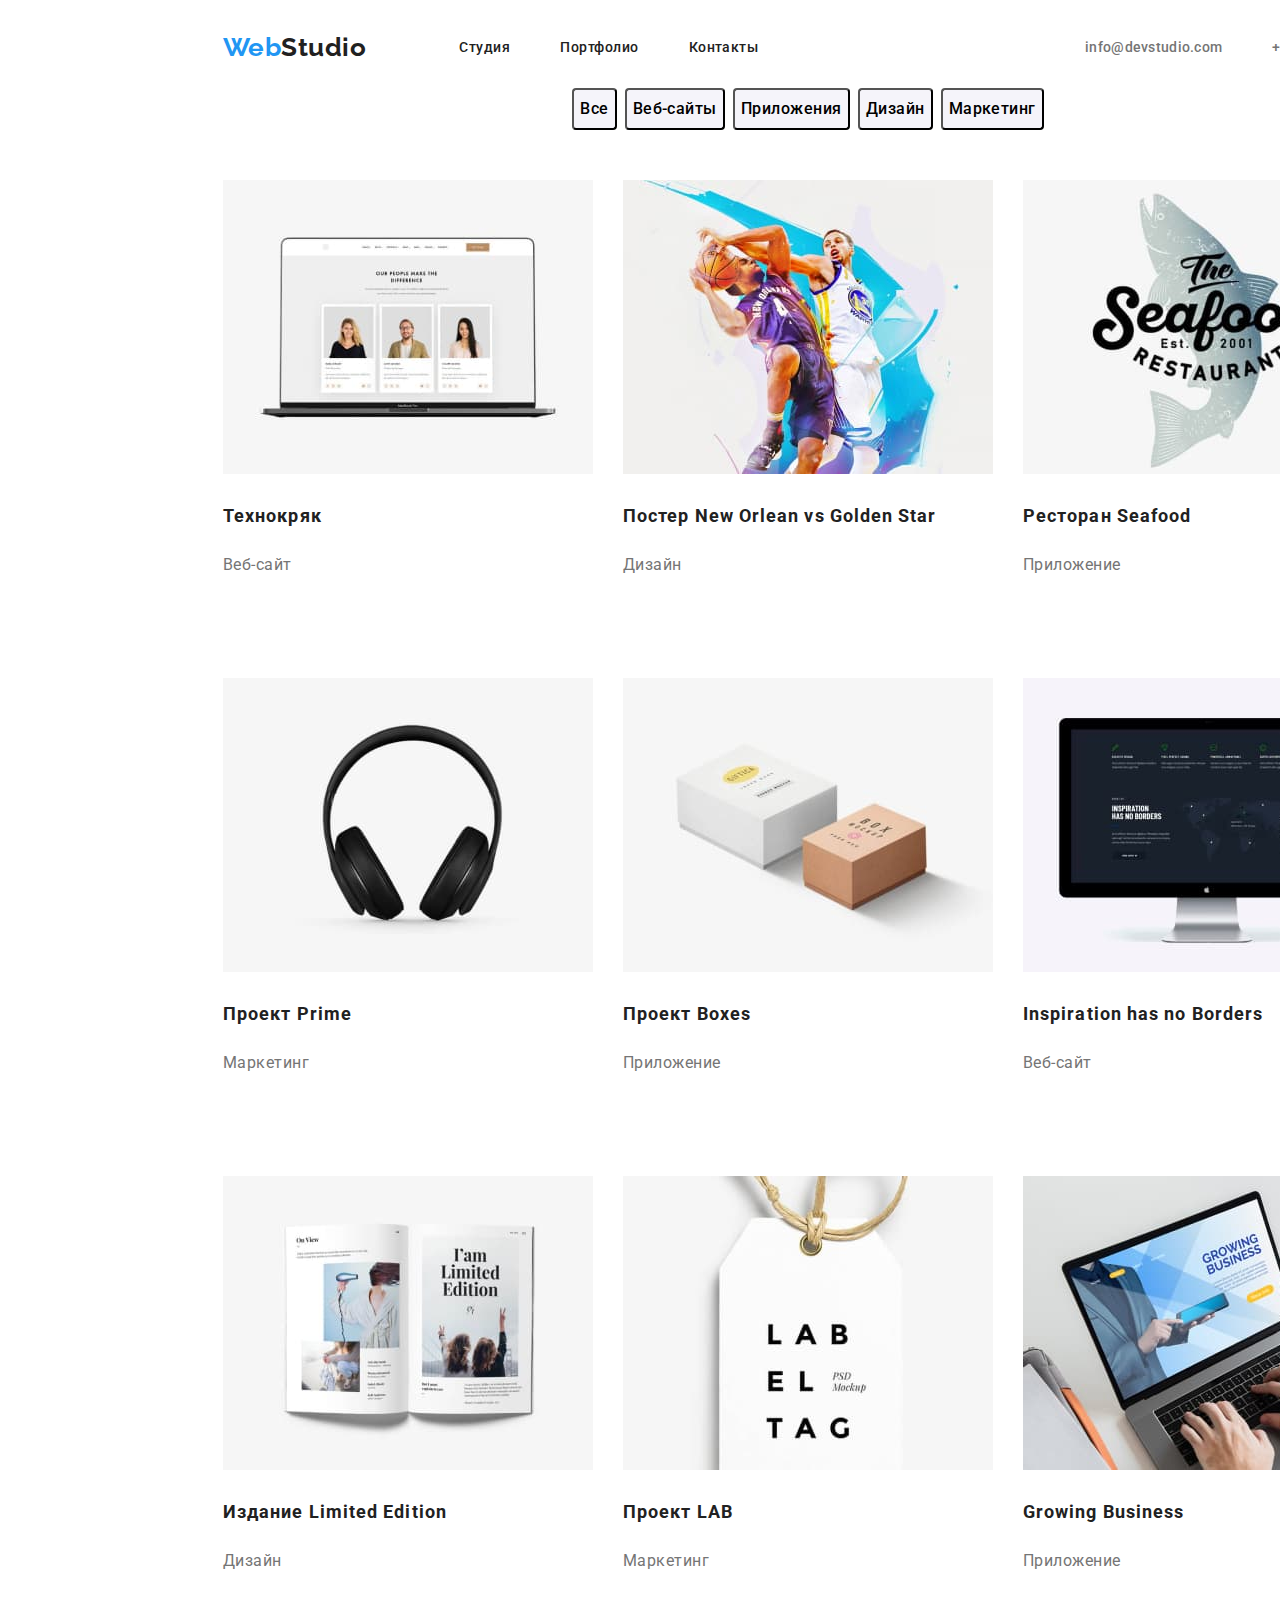
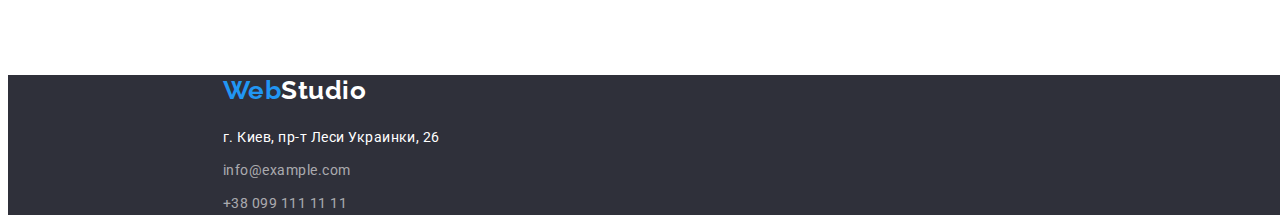
==== portfolio.html @ aaa9a128 "added more styles(paddings and flexbox)" ====
<!DOCTYPE html>
<html lang="en">
  <head>
    <meta charset="UTF-8" />
    <meta
      http-equiv="X-UA-Compatible"
      content="IE=edge"
    />
    <meta
      name="viewport"
      content="width=device-width, initial-scale=1.0"
    />
    <title>Document</title>
    <link
      href="https://fonts.googleapis.com/css2?family=Raleway:wght@700&family=Roboto:wght@400;500;700;900&display=swap"
      rel="stylesheet"
    />
    <link
      rel="stylesheet"
      href="./css/styles.css"
    />
  </head>
  <body>
    <!--NAVIGATION-->
    <header>
      <nav class="navbar">
        <logo class="logo-webstudio"
          ><a href="#" class="links logo-ws">
            <span class="logospan">Web</span
            >Studio</a
          ></logo
        >

        <ul class="sitenav">
          <li class="element-li navigation">
            <a
              href="./index.html"
              class="links nav-menu studio-ws"
              >Студия</a
            >
          </li>
          <li class="element-li navigation">
            <a
              href="./portfolio.html"
              class="links nav-menu portfolio-ws"
              >Портфолио</a
            >
          </li>
          <li class="element-li navigation">
            <a
              href="#"
              class="links nav-menu contacts-ws"
              >Контакты</a
            >
          </li>
        </ul>

        <ul class="contactslinks-ul auth-nav">
          <li class="element-li item">
            <a
              href="mailto:info@devstudio.com"
              class="links nav-menu email-ws"
              >info@devstudio.com</a
            >
          </li>
          <li class="element-li item">
            <a
              href="tel:+380961111111"
              class="links nav-menu phonenum-ws"
              >+38 096 111 11 11</a
            >
          </li>
        </ul>
      </nav>
    </header>

    <main>
      <section class="portfolio">
        <h1></h1>

        <ul class="portfolio-ul">
          <li class="element-li">
            <button
              type="button"
              class="button-p all"
            >
              Все
            </button>
          </li>
          <li class="element-li">
            <button
              type="button"
              class="button-p web-sites"
            >
              Веб-сайты
            </button>
          </li>
          <li class="element-li">
            <button
              type="button"
              class="button-p apps"
            >
              Приложения
            </button>
          </li>
          <li class="element-li">
            <button
              type="button"
              class="button-p design"
            >
              Дизайн
            </button>
          </li>
          <li class="element-li">
            <button
              type="button"
              class="button-p marketing"
            >
              Маркетинг
            </button>
          </li>
        </ul>

        <ul class="portfolio-photos">
          <li class="project element-li">
            <a href="" class="links"
              ><img
                src="images-portfolio/img1.jpg"
                alt="technokryak"
                width="370"
            /></a>
            <h2 class="nameof-projects">
              Технокряк
            </h2>
            <p class="typeof-project">Веб-сайт</p>
          </li>
          <li class="project element-li">
            <a href=""
              ><img
                src="images-portfolio/img2.jpg"
                alt="poster"
                width="370"
            /></a>
            <h2 class="nameof-projects">
              Постер New Orlean vs Golden Star
            </h2>
            <p class="typeof-project">Дизайн</p>
          </li>
          <li class="project element-li">
            <a href=""
              ><img
                src="images-portfolio/img3.jpg"
                alt="seafood"
                width="370"
            /></a>
            <h2 class="nameof-projects">
              Ресторан Seafood
            </h2>
            <p class="typeof-project">
              Приложение
            </p>
          </li>
          <li class="project element-li">
            <a href=""
              ><img
                src="images-portfolio/img4.jpg"
                alt="prime"
                width="370"
            /></a>
            <h2 class="nameof-projects">
              Проект Prime
            </h2>
            <p class="typeof-project">
              Маркетинг
            </p>
          </li>
          <li class="project element-li">
            <a href=""
              ><img
                src="images-portfolio/img5.jpg"
                alt="boxes"
                width="370"
            /></a>
            <h2 class="nameof-projects">
              Проект Boxes
            </h2>
            <p class="typeof-project">
              Приложение
            </p>
          </li>
          <li class="project element-li">
            <a href=""
              ><img
                src="images-portfolio/img6.jpg"
                alt="inspiration"
                width="370"
            /></a>
            <h2 class="nameof-projects">
              Inspiration has no Borders
            </h2>
            <p class="typeof-project">Веб-сайт</p>
          </li>
          <li class="project element-li">
            <a href=""
              ><img
                src="images-portfolio/img7.jpg"
                alt="limited edition"
                width="370"
            /></a>
            <h2 class="nameof-projects">
              Издание Limited Edition
            </h2>
            <p class="typeof-project">Дизайн</p>
          </li>
          <li class="project element-li">
            <a href=""
              ><img
                src="images-portfolio/img8.jpg"
                alt="LAB"
                width="370"
            /></a>
            <h2 class="nameof-projects">
              Проект LAB
            </h2>
            <p class="typeof-project">
              Маркетинг
            </p>
          </li>
          <li class="project element-li">
            <a href=""
              ><img
                src="images-portfolio/img9.jpg"
                alt="growing business"
                width="370"
            /></a>
            <h2 class="nameof-projects">
              Growing Business
            </h2>
            <p class="typeof-project">
              Приложение
            </p>
          </li>
        </ul>
      </section>
    </main>
    <footer class="footer-info">
      <logo class="logo-webstudio"
        ><a href="#" class="links logo-ws"
          ><span class="logospan">Web</span
          >Studio</a
        ></logo
      >
      <ul class="footer-ul">
        <li class="element-li">
          <a
            href="https://goo.gl/maps/YKN6UugqQtC8uNZw6"
            target="_blank"
            rel="noopener noreferrer"
            class="links connect-us contacts-footer our-address"
          >
            г. Киев, пр-т Леси Украинки, 26</a
          >
        </li>
        <li class="element-li contacts">
          <a
            href="mailto:info@example.com"
            class="links connect-us contacts-footer"
            >info@example.com</a
          >
        </li>
        <li class="element-li contacts">
          <a
            href="tel:+380991111111"
            class="links connect-us contacts-footer"
            >+38 099 111 11 11</a
          >
        </li>
      </ul>
    </footer>
  </body>
</html>
---- css/styles.css ----
:root {
  --primary-text-color: #212121;
  --secondary-color: #757575;
  --accent-color: #2196f3;
  --primary-white-color: #ffffff;
}
:root {
  --primary-text-color: #212121;
  --secondary-color: #757575;
  --accent-color: #2196f3;
  --primary-white-color: #ffffff;
}

body {
  font-family: 'Roboto', sans-serif;
  width: 1600px;
  color: var(--primary-text-color);
  background: var(--primary-white-color);
  font-weight: 500;
  letter-spacing: 0.03em;
}
ul {
  padding: 0;
  margin: 0;
}

h1,
h2,
h3 {
  margin: 0;
}

.navbar {
  display: flex;
  align-items: center;
  height: 80px;
}

.links {
  text-decoration: none;
  color: var(--primary-text-color);
}

.logospan {
  color: var(--accent-color);
}

.logo-webstudio {
  font-family: 'Raleway';
  font-weight: 700;
  font-size: 26px;
  line-height: 1.2;
  margin-left: 215px;
}

.sitenav {
  display: flex;
}

.sitenav .navigation:not(:last-child) {
  margin-right: 50px;
}

.sitenav .nav-menu {
  display: block;
  padding-top: 32px;
  padding-bottom: 32px;
}

.nav-menu {
  font-size: 14px;
  line-height: 1.1;
}

.nav-menu:hover,
.nav-menu:focus {
  color: var(--accent-color);
}

.element-li {
  list-style-type: none;
}

.auth-nav {
  display: flex;
  margin-left: auto;
  margin-right: 215px;
}

.auth-nav .item .nav-menu {
  display: block;
  padding-top: 32px;
  padding-bottom: 32px;
}

.auth-nav .item + .item {
  margin-left: 50px;
}

.sitenav {
  margin-left: 93px;
}

.main-content {
  align-items: center;
}

.main-content .maintext {
  background: #2f303a;
  display: block;
  text-align: center;
}

.header {
  font-weight: 900;
  font-size: 44px;
  line-height: 1.4;
  letter-spacing: 0.06em;
  text-transform: uppercase;
  color: var(--primary-white-color);
  background: #2f303a;
  text-align: center;
  margin: 0;
  margin-bottom: 40px;
}

.button {
  cursor: pointer;
  font-weight: 700;
  font-size: 16px;
  line-height: 1.9;
  letter-spacing: 0.06em;
  color: var(--primary-white-color);
  background: var(--accent-color);
}
.orderservice {
  font-family: 'Roboto';
  font-style: normal;
  background: var(--accent-color);
  box-shadow: 0px 4px 4px rgba(0, 0, 0, 0.15);
  border-radius: 4px;
  font-weight: 700;
  font-size: 16px;
  line-height: 1.9;
  letter-spacing: 0.06em;
}

.main-contant .f-list {
  box-sizing: border-box;
  display: flex;
  margin-top: 94px;
  justify-content: center;
}

.f-list .element-li {
  width: 270px;
  margin-right: 30px;
}
.f-list .element-li:last-child {
  margin-right: 0;
}

.our-advantages {
  font-weight: 700;
  font-size: 14px;
  line-height: 1.1;
  text-transform: uppercase;
}

.description-ofadv {
  font-weight: 400;
  font-size: 14px;
  line-height: 1.7;
  color: var(--secondary-color);
}

.whatdo-wedo {
  font-weight: 700;
  font-size: 36px;
  line-height: 1.2;
  text-align: center;
  margin-top: 94px;
  margin-bottom: 50px;
}
.what-wedo .whatwe-do-photos {
  display: flex;
  justify-content: center;
}
.whatwe-do-photos .element-li {
  margin-right: 30px;
}
.whatwe-do-photos .element-li:last-child {
  margin-right: 0;
}

.ourmembers {
  background-color: #f5f4fa;
}
.our-team {
  font-weight: 700;
  font-size: 36px;
  line-height: 1.2;
  text-align: center;
  margin-top: 188px;
  margin-bottom: 50px;
}

.ourmembers .ourteam-ph {
  display: flex;
  justify-content: center;
}

.ourteam-ph .element-li {
  margin-right: 30px;
}

.ourteam-ph .element-li:last-child {
  margin-right: 0;
}

.nameof-member {
  font-size: 16px;
  line-height: 1.9;
  margin-top: 30px;
  margin-bottom: 10px;
}

.element-li .profession-ofmember {
  font-weight: 400;
  font-size: 16px;
  line-height: 1.2;
  color: var(--secondary-color);
  margin-bottom: 184px;
}

.button-p {
  font-size: 16px;
  line-height: 1.6;
  cursor: pointer;
  font-weight: 500;
  font-size: 16px;
  background: #f5f4fa;
  border-radius: 4px;

  font-family: 'Roboto';
  font-style: normal;
  text-align: center;
  letter-spacing: 0.03em;
  padding-top: 6px;
  padding-bottom: 6px;
}
.portfolio .portfolio-ul {
  justify-content: center;
}

.portfolio-ul .element-li {
  margin-right: 8px;
  margin-bottom: 50px;
}

.portfolio-ul .element-li:last-child {
  margin-right: 0;
}

.button-p:hover,
.button-p:focus {
  background: var(--accent-color);
  color: var(--primary-white-color);
}

.portfolio .portfolio-photos {
  display: flex;
  flex-wrap: wrap;
  width: 1230px;
  justify-content: center;
  padding-left: 15px;
  padding-right: 15px;
  margin-left: auto;
  margin-right: auto;
}

.portfolio-photos .element-li {
  margin-right: 30px;
  margin-bottom: 94px;
}
.portfolio-photos .element-li:nth-child(3n) {
  margin-right: 0;
}

.project .nameof-projects {
  font-weight: 700;
  font-size: 18px;
  line-height: 2;
  letter-spacing: 0.06em;
  margin-top: 20px;
}

.project .typeof-project {
  color: var(--secondary-color);
  font-weight: 400;
  font-size: 16px;
  line-height: 1.9;
  margin-bottom: 4px;
}

.portfolio .portfolio-ul {
  display: flex;
}

.footer-info {
  background: #2f303a;
}
.footer-info .logo-webstudio .logo-ws {
  color: var(--primary-white-color);
  margin-left: 0;
}

.connect-us {
  color: var(--secondary-color);
}

.connect-us:hover,
.connect-us:focus {
  color: var(--primary-white-color);
}

.email-ws,
.phonenum-ws {
  font-size: 14px;
  line-height: 1.1;
  color: var(--secondary-color);
  letter-spacing: 0.02em;
}

.contacts-footer {
  font-weight: 400;
  font-size: 14px;
  line-height: 1.7;
  color: rgba(255, 255, 255, 0.6);
}
.our-address {
  color: var(--primary-white-color);
}
.footer-ul .element-li {
  margin-top: 20px;
  margin-left: 215px;
}

.footer-ul .contacts {
  margin-top: 9px;
}
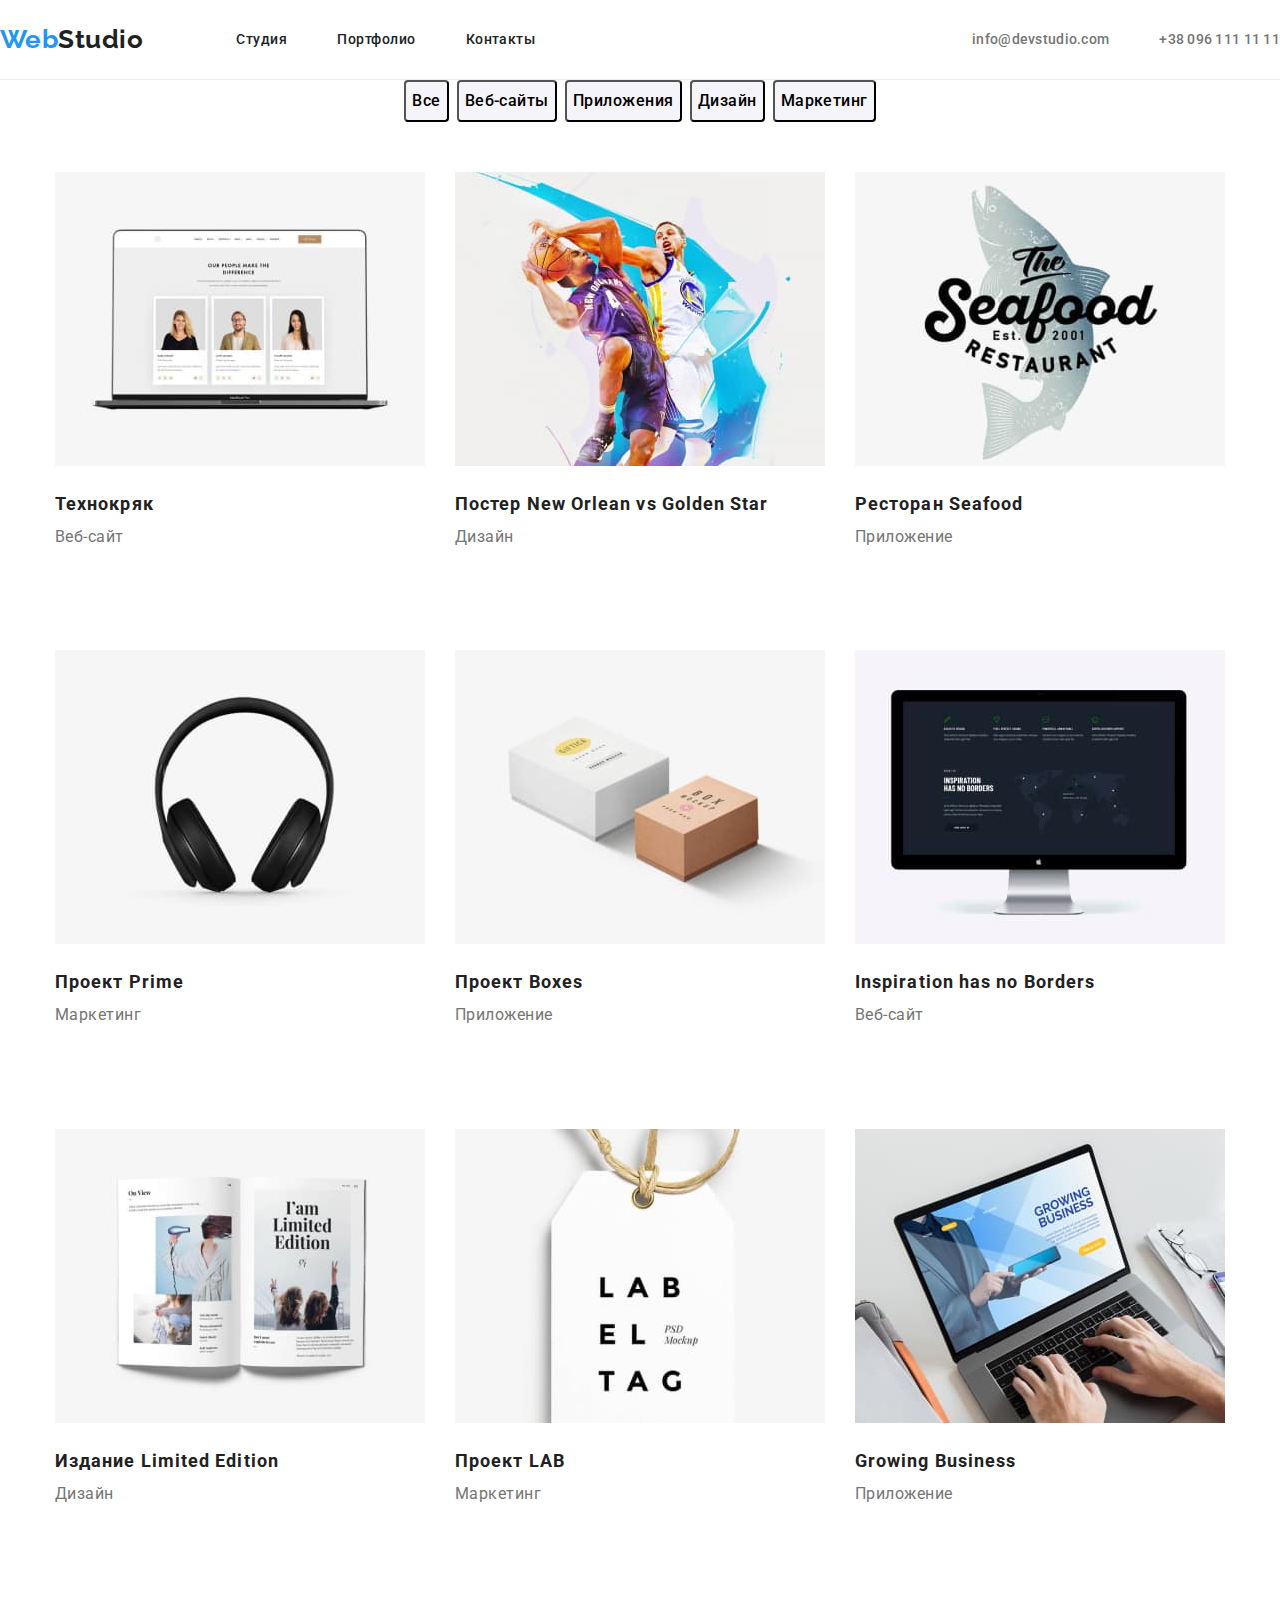
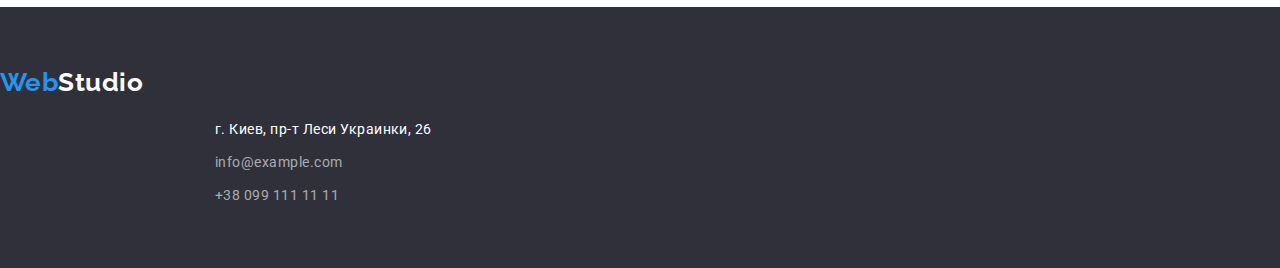
==== commit a55d70a6: "fixed index.html ' s styles" ====
--- a/portfolio.html
+++ b/portfolio.html
@@ -22,7 +22,7 @@
   </head>
   <body>
     <!--NAVIGATION-->
-    <header>
+    <header class="header-menu">
       <nav class="navbar">
         <logo class="logo-webstudio"
           ><a href="#" class="links logo-ws">
--- a/css/styles.css
+++ b/css/styles.css
@@ -1,3 +1,279 @@
+/*! modern-normalize v1.1.0 | MIT License | https://github.com/sindresorhus/modern-normalize */
+
+/*
+Document
+========
+*/
+
+/**
+Use a better box model (opinionated).
+*/
+
+*,
+::before,
+::after {
+  box-sizing: border-box;
+}
+
+/**
+1. Correct the line height in all browsers.
+2. Prevent adjustments of font size after orientation changes in iOS.
+3. Use a more readable tab size (opinionated).
+*/
+
+html {
+  line-height: 1.15; /* 1 */
+  -webkit-text-size-adjust: 100%; /* 2 */
+  -moz-tab-size: 4; /* 3 */
+  tab-size: 4; /* 3 */
+}
+
+/*
+Sections
+========
+*/
+
+/**
+1. Remove the margin in all browsers.
+2. Improve consistency of default fonts in all browsers. (https://github.com/sindresorhus/modern-normalize/issues/3)
+*/
+
+body {
+  margin: 0; /* 1 */
+  font-family: system-ui, -apple-system,
+    /* Firefox supports this but not yet `system-ui` */
+      'Segoe UI',
+    Roboto, Helvetica, Arial, sans-serif,
+    'Apple Color Emoji', 'Segoe UI Emoji'; /* 2 */
+}
+
+/*
+Grouping content
+================
+*/
+
+/**
+1. Add the correct height in Firefox.
+2. Correct the inheritance of border color in Firefox. (https://bugzilla.mozilla.org/show_bug.cgi?id=190655)
+*/
+
+hr {
+  height: 0; /* 1 */
+  color: inherit; /* 2 */
+}
+
+/*
+Text-level semantics
+====================
+*/
+
+/**
+Add the correct text decoration in Chrome, Edge, and Safari.
+*/
+
+abbr[title] {
+  text-decoration: underline dotted;
+}
+
+/**
+Add the correct font weight in Edge and Safari.
+*/
+
+b,
+strong {
+  font-weight: bolder;
+}
+
+/**
+1. Improve consistency of default fonts in all browsers. (https://github.com/sindresorhus/modern-normalize/issues/3)
+2. Correct the odd 'em' font sizing in all browsers.
+*/
+
+code,
+kbd,
+samp,
+pre {
+  font-family: ui-monospace, SFMono-Regular,
+    Consolas, 'Liberation Mono', Menlo, monospace; /* 1 */
+  font-size: 1em; /* 2 */
+}
+
+/**
+Add the correct font size in all browsers.
+*/
+
+small {
+  font-size: 80%;
+}
+
+/**
+Prevent 'sub' and 'sup' elements from affecting the line height in all browsers.
+*/
+
+sub,
+sup {
+  font-size: 75%;
+  line-height: 0;
+  position: relative;
+  vertical-align: baseline;
+}
+
+sub {
+  bottom: -0.25em;
+}
+
+sup {
+  top: -0.5em;
+}
+
+/*
+Tabular data
+============
+*/
+
+/**
+1. Remove text indentation from table contents in Chrome and Safari. (https://bugs.chromium.org/p/chromium/issues/detail?id=999088, https://bugs.webkit.org/show_bug.cgi?id=201297)
+2. Correct table border color inheritance in all Chrome and Safari. (https://bugs.chromium.org/p/chromium/issues/detail?id=935729, https://bugs.webkit.org/show_bug.cgi?id=195016)
+*/
+
+table {
+  text-indent: 0; /* 1 */
+  border-color: inherit; /* 2 */
+}
+
+/*
+Forms
+=====
+*/
+
+/**
+1. Change the font styles in all browsers.
+2. Remove the margin in Firefox and Safari.
+*/
+
+button,
+input,
+optgroup,
+select,
+textarea {
+  font-family: inherit; /* 1 */
+  font-size: 100%; /* 1 */
+  line-height: 1.15; /* 1 */
+  margin: 0; /* 2 */
+}
+
+/**
+Remove the inheritance of text transform in Edge and Firefox.
+*/
+
+button,
+select {
+  text-transform: none;
+}
+
+/**
+Correct the inability to style clickable types in iOS and Safari.
+*/
+
+button,
+[type='button'],
+[type='reset'],
+[type='submit'] {
+  -webkit-appearance: button;
+}
+
+/**
+Remove the inner border and padding in Firefox.
+*/
+
+::-moz-focus-inner {
+  border-style: none;
+  padding: 0;
+}
+
+/**
+Restore the focus styles unset by the previous rule.
+*/
+
+:-moz-focusring {
+  outline: 1px dotted ButtonText;
+}
+
+/**
+Remove the additional ':invalid' styles in Firefox.
+See: https://github.com/mozilla/gecko-dev/blob/2f9eacd9d3d995c937b4251a5557d95d494c9be1/layout/style/res/forms.css#L728-L737
+*/
+
+:-moz-ui-invalid {
+  box-shadow: none;
+}
+
+/**
+Remove the padding so developers are not caught out when they zero out 'fieldset' elements in all browsers.
+*/
+
+legend {
+  padding: 0;
+}
+
+/**
+Add the correct vertical alignment in Chrome and Firefox.
+*/
+
+progress {
+  vertical-align: baseline;
+}
+
+/**
+Correct the cursor style of increment and decrement buttons in Safari.
+*/
+
+::-webkit-inner-spin-button,
+::-webkit-outer-spin-button {
+  height: auto;
+}
+
+/**
+1. Correct the odd appearance in Chrome and Safari.
+2. Correct the outline style in Safari.
+*/
+
+[type='search'] {
+  -webkit-appearance: textfield; /* 1 */
+  outline-offset: -2px; /* 2 */
+}
+
+/**
+Remove the inner padding in Chrome and Safari on macOS.
+*/
+
+::-webkit-search-decoration {
+  -webkit-appearance: none;
+}
+
+/**
+1. Correct the inability to style clickable types in iOS and Safari.
+2. Change font properties to 'inherit' in Safari.
+*/
+
+::-webkit-file-upload-button {
+  -webkit-appearance: button; /* 1 */
+  font: inherit; /* 2 */
+}
+
+/*
+Interactive
+===========
+*/
+
+/*
+Add the correct display in Chrome and Safari.
+*/
+
+summary {
+  display: list-item;
+}
+
 :root {
   --primary-text-color: #212121;
   --secondary-color: #757575;
@@ -13,7 +289,6 @@
 
 body {
   font-family: 'Roboto', sans-serif;
-  width: 1600px;
   color: var(--primary-text-color);
   background: var(--primary-white-color);
   font-weight: 500;
@@ -26,14 +301,18 @@
 
 h1,
 h2,
-h3 {
+h3,
+p {
   margin: 0;
 }
 
+.header-menu {
+  border-bottom: 1px solid #ececec;
+}
+
 .navbar {
   display: flex;
   align-items: center;
-  height: 80px;
 }
 
 .links {
@@ -50,7 +329,6 @@
   font-weight: 700;
   font-size: 26px;
   line-height: 1.2;
-  margin-left: 215px;
 }
 
 .sitenav {
@@ -84,7 +362,6 @@
 .auth-nav {
   display: flex;
   margin-left: auto;
-  margin-right: 215px;
 }
 
 .auth-nav .item .nav-menu {
@@ -100,18 +377,14 @@
 .sitenav {
   margin-left: 93px;
 }
-
-.main-content {
-  align-items: center;
-}
-
-.main-content .maintext {
+.maintext {
   background: #2f303a;
-  display: block;
+  padding: 200px 0;
   text-align: center;
 }
 
 .header {
+  width: 696px;
   font-weight: 900;
   font-size: 44px;
   line-height: 1.4;
@@ -122,6 +395,8 @@
   text-align: center;
   margin: 0;
   margin-bottom: 40px;
+  margin-right: auto;
+  margin-left: auto;
 }
 
 .button {
@@ -144,12 +419,12 @@
   line-height: 1.9;
   letter-spacing: 0.06em;
 }
+.hidden-header {
+  visibility: hidden;
+}
 
 .main-contant .f-list {
-  box-sizing: border-box;
-  display: flex;
-  margin-top: 94px;
-  justify-content: center;
+  display: flex;
 }
 
 .f-list .element-li {
@@ -165,6 +440,7 @@
   font-size: 14px;
   line-height: 1.1;
   text-transform: uppercase;
+  margin: 10px;
 }
 
 .description-ofadv {
@@ -179,18 +455,22 @@
   font-size: 36px;
   line-height: 1.2;
   text-align: center;
-  margin-top: 94px;
   margin-bottom: 50px;
 }
 .what-wedo .whatwe-do-photos {
   display: flex;
-  justify-content: center;
 }
 .whatwe-do-photos .element-li {
   margin-right: 30px;
 }
 .whatwe-do-photos .element-li:last-child {
   margin-right: 0;
+}
+
+img {
+  display: block;
+  max-width: 100%;
+  height: auto;
 }
 
 .ourmembers {
@@ -201,13 +481,11 @@
   font-size: 36px;
   line-height: 1.2;
   text-align: center;
-  margin-top: 188px;
   margin-bottom: 50px;
 }
 
 .ourmembers .ourteam-ph {
   display: flex;
-  justify-content: center;
 }
 
 .ourteam-ph .element-li {
@@ -218,10 +496,14 @@
   margin-right: 0;
 }
 
+.all-member {
+  padding-top: 30px;
+  padding-bottom: 30px;
+}
+
 .nameof-member {
   font-size: 16px;
-  line-height: 1.9;
-  margin-top: 30px;
+  line-height: 1.19;
   margin-bottom: 10px;
 }
 
@@ -230,7 +512,6 @@
   font-size: 16px;
   line-height: 1.2;
   color: var(--secondary-color);
-  margin-bottom: 184px;
 }
 
 .button-p {
@@ -309,8 +590,10 @@
 
 .footer-info {
   background: #2f303a;
-}
-.footer-info .logo-webstudio .logo-ws {
+  padding-top: 60px;
+  padding-bottom: 60px;
+}
+.footer-info .logo-ws {
   color: var(--primary-white-color);
   margin-left: 0;
 }
@@ -349,3 +632,8 @@
 .footer-ul .contacts {
   margin-top: 9px;
 }
+
+.address-footer {
+  margin-top: 20px;
+  font-style: normal;
+}
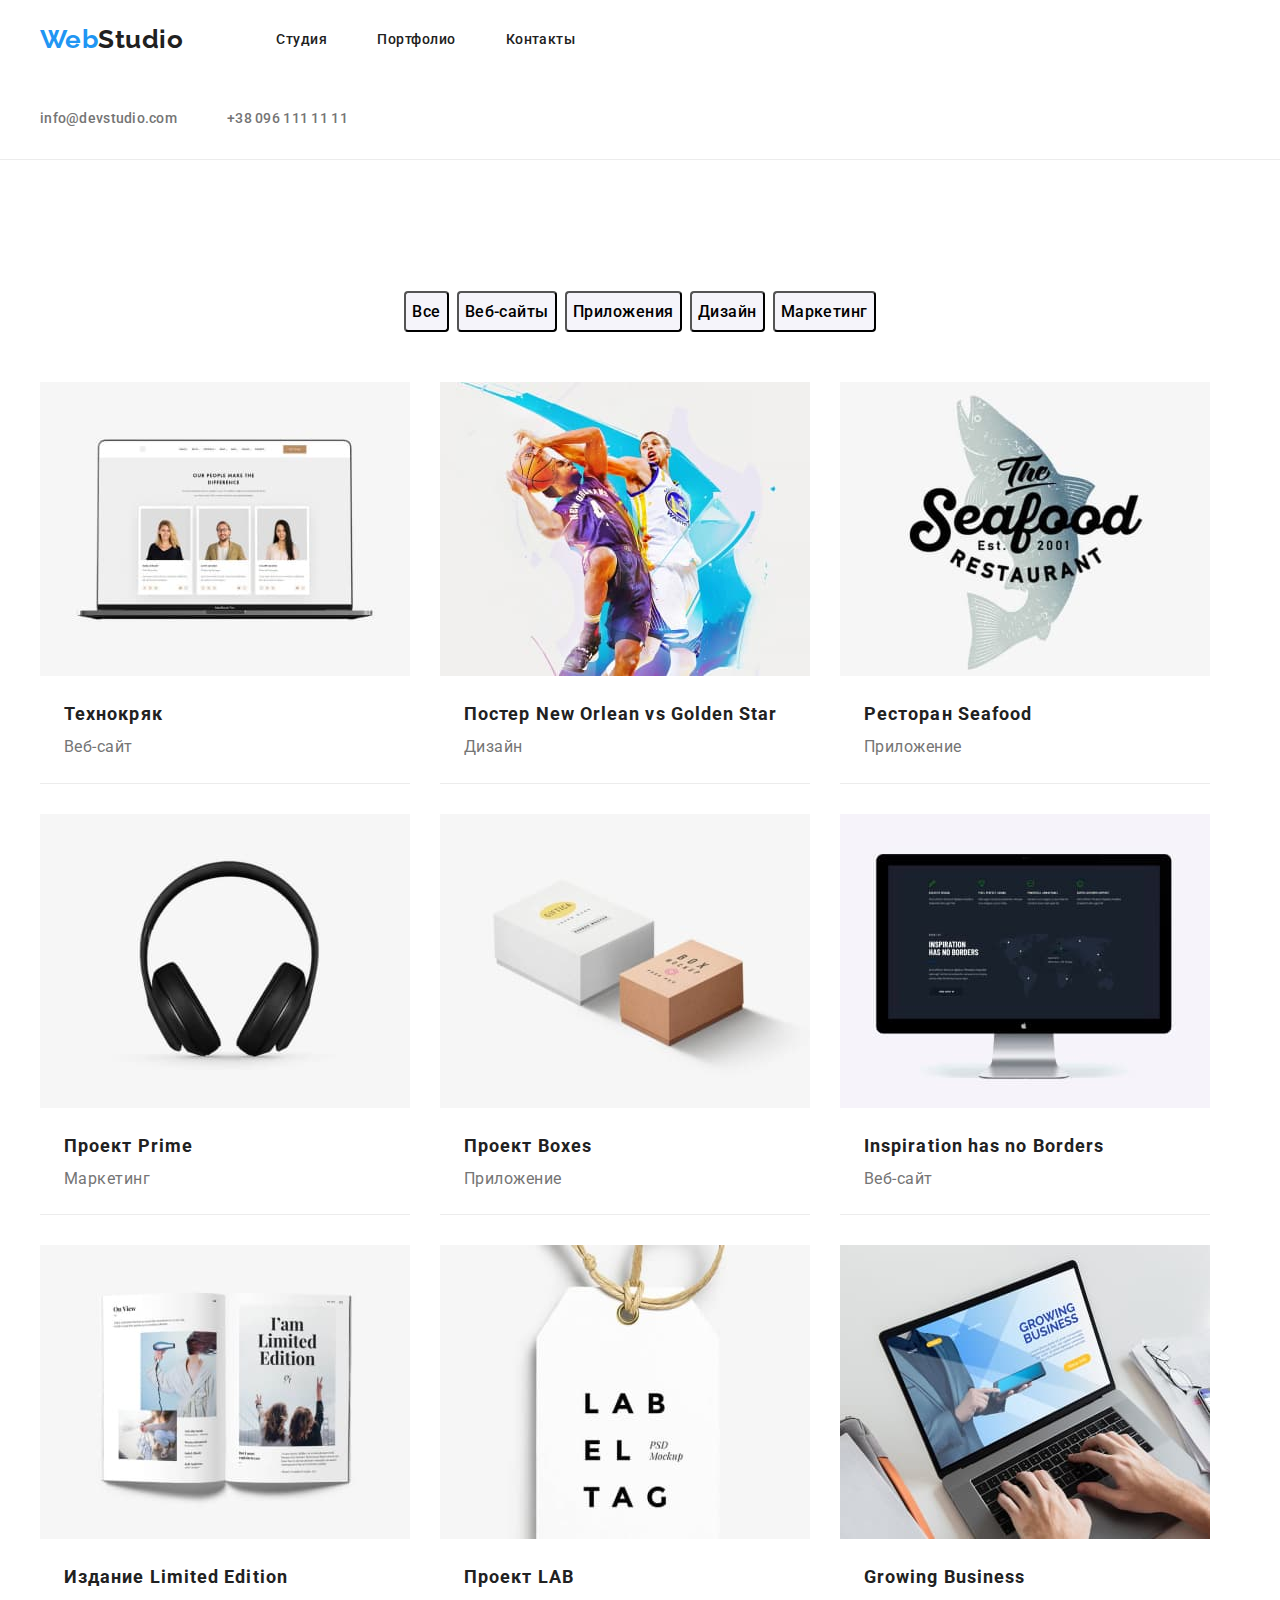
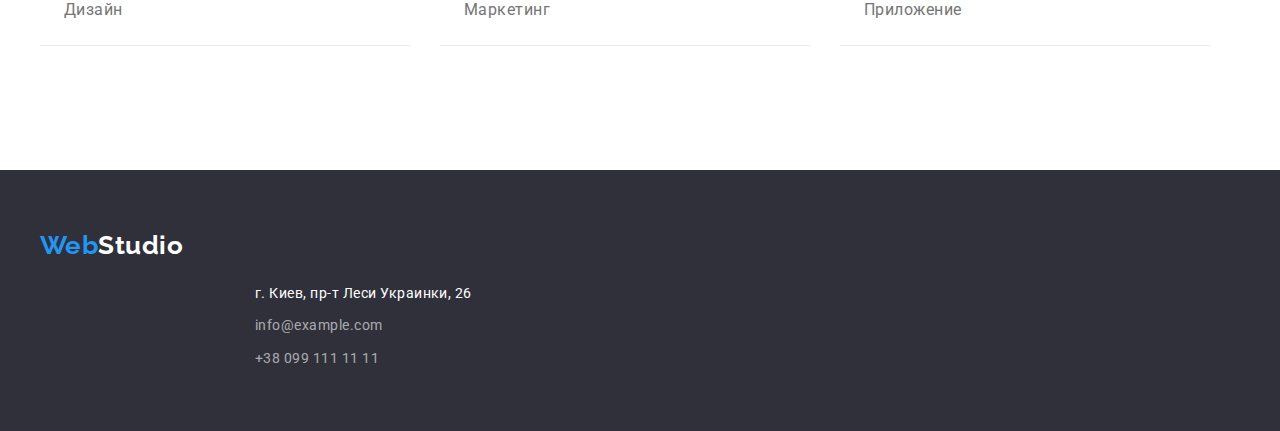
==== commit 9c4fbf45: "fixed css for portsolio" ====
--- a/portfolio.html
+++ b/portfolio.html
@@ -23,38 +23,40 @@
   <body>
     <!--NAVIGATION-->
     <header class="header-menu">
-      <nav class="navbar">
-        <logo class="logo-webstudio"
-          ><a href="#" class="links logo-ws">
+      <div class="container">
+        <nav class="navbar">
+          <a
+            href="#"
+            class="links logo-ws logo-webstudio"
+          >
             <span class="logospan">Web</span
             >Studio</a
-          ></logo
-        >
+          >
 
-        <ul class="sitenav">
-          <li class="element-li navigation">
-            <a
-              href="./index.html"
-              class="links nav-menu studio-ws"
-              >Студия</a
-            >
-          </li>
-          <li class="element-li navigation">
-            <a
-              href="./portfolio.html"
-              class="links nav-menu portfolio-ws"
-              >Портфолио</a
-            >
-          </li>
-          <li class="element-li navigation">
-            <a
-              href="#"
-              class="links nav-menu contacts-ws"
-              >Контакты</a
-            >
-          </li>
-        </ul>
-
+          <ul class="sitenav">
+            <li class="element-li navigation">
+              <a
+                href="./index.html"
+                class="links nav-menu studio-ws"
+                >Студия</a
+              >
+            </li>
+            <li class="element-li navigation">
+              <a
+                href="./portfolio.html"
+                class="links nav-menu portfolio-ws"
+                >Портфолио</a
+              >
+            </li>
+            <li class="element-li navigation">
+              <a
+                href="#"
+                class="links nav-menu contacts-ws"
+                >Контакты</a
+              >
+            </li>
+          </ul>
+        </nav>
         <ul class="contactslinks-ul auth-nav">
           <li class="element-li item">
             <a
@@ -71,211 +73,245 @@
             >
           </li>
         </ul>
-      </nav>
+      </div>
     </header>
 
     <main>
-      <section class="portfolio">
-        <h1></h1>
+      <section class="section portfolio">
+        <div class="container">
+          <h1 class="hidden-header">
+            Наши работы
+          </h1>
 
-        <ul class="portfolio-ul">
-          <li class="element-li">
-            <button
-              type="button"
-              class="button-p all"
-            >
-              Все
-            </button>
-          </li>
-          <li class="element-li">
-            <button
-              type="button"
-              class="button-p web-sites"
-            >
-              Веб-сайты
-            </button>
-          </li>
-          <li class="element-li">
-            <button
-              type="button"
-              class="button-p apps"
-            >
-              Приложения
-            </button>
-          </li>
-          <li class="element-li">
-            <button
-              type="button"
-              class="button-p design"
-            >
-              Дизайн
-            </button>
-          </li>
-          <li class="element-li">
-            <button
-              type="button"
-              class="button-p marketing"
-            >
-              Маркетинг
-            </button>
-          </li>
-        </ul>
+          <ul class="portfolio-ul">
+            <li class="element-li">
+              <button
+                type="button"
+                class="button-p all"
+              >
+                Все
+              </button>
+            </li>
+            <li class="element-li">
+              <button
+                type="button"
+                class="button-p web-sites"
+              >
+                Веб-сайты
+              </button>
+            </li>
+            <li class="element-li">
+              <button
+                type="button"
+                class="button-p apps"
+              >
+                Приложения
+              </button>
+            </li>
+            <li class="element-li">
+              <button
+                type="button"
+                class="button-p design"
+              >
+                Дизайн
+              </button>
+            </li>
+            <li class="element-li">
+              <button
+                type="button"
+                class="button-p marketing"
+              >
+                Маркетинг
+              </button>
+            </li>
+          </ul>
 
-        <ul class="portfolio-photos">
-          <li class="project element-li">
-            <a href="" class="links"
-              ><img
-                src="images-portfolio/img1.jpg"
-                alt="technokryak"
-                width="370"
-            /></a>
-            <h2 class="nameof-projects">
-              Технокряк
-            </h2>
-            <p class="typeof-project">Веб-сайт</p>
-          </li>
-          <li class="project element-li">
-            <a href=""
-              ><img
-                src="images-portfolio/img2.jpg"
-                alt="poster"
-                width="370"
-            /></a>
-            <h2 class="nameof-projects">
-              Постер New Orlean vs Golden Star
-            </h2>
-            <p class="typeof-project">Дизайн</p>
-          </li>
-          <li class="project element-li">
-            <a href=""
-              ><img
-                src="images-portfolio/img3.jpg"
-                alt="seafood"
-                width="370"
-            /></a>
-            <h2 class="nameof-projects">
-              Ресторан Seafood
-            </h2>
-            <p class="typeof-project">
-              Приложение
-            </p>
-          </li>
-          <li class="project element-li">
-            <a href=""
-              ><img
-                src="images-portfolio/img4.jpg"
-                alt="prime"
-                width="370"
-            /></a>
-            <h2 class="nameof-projects">
-              Проект Prime
-            </h2>
-            <p class="typeof-project">
-              Маркетинг
-            </p>
-          </li>
-          <li class="project element-li">
-            <a href=""
-              ><img
-                src="images-portfolio/img5.jpg"
-                alt="boxes"
-                width="370"
-            /></a>
-            <h2 class="nameof-projects">
-              Проект Boxes
-            </h2>
-            <p class="typeof-project">
-              Приложение
-            </p>
-          </li>
-          <li class="project element-li">
-            <a href=""
-              ><img
-                src="images-portfolio/img6.jpg"
-                alt="inspiration"
-                width="370"
-            /></a>
-            <h2 class="nameof-projects">
-              Inspiration has no Borders
-            </h2>
-            <p class="typeof-project">Веб-сайт</p>
-          </li>
-          <li class="project element-li">
-            <a href=""
-              ><img
-                src="images-portfolio/img7.jpg"
-                alt="limited edition"
-                width="370"
-            /></a>
-            <h2 class="nameof-projects">
-              Издание Limited Edition
-            </h2>
-            <p class="typeof-project">Дизайн</p>
-          </li>
-          <li class="project element-li">
-            <a href=""
-              ><img
-                src="images-portfolio/img8.jpg"
-                alt="LAB"
-                width="370"
-            /></a>
-            <h2 class="nameof-projects">
-              Проект LAB
-            </h2>
-            <p class="typeof-project">
-              Маркетинг
-            </p>
-          </li>
-          <li class="project element-li">
-            <a href=""
-              ><img
-                src="images-portfolio/img9.jpg"
-                alt="growing business"
-                width="370"
-            /></a>
-            <h2 class="nameof-projects">
-              Growing Business
-            </h2>
-            <p class="typeof-project">
-              Приложение
-            </p>
-          </li>
-        </ul>
+          <ul class="portfolio-photos">
+            <li class="project element-li">
+              <a href="" class="links"
+                ><img
+                  src="images-portfolio/img1.jpg"
+                  alt="technokryak"
+                  width="370"
+              /></a>
+              <div class="about-projects">
+                <h2 class="nameof-projects">
+                  Технокряк
+                </h2>
+                <p class="typeof-project">
+                  Веб-сайт
+                </p>
+              </div>
+            </li>
+            <li class="project element-li">
+              <a href=""
+                ><img
+                  src="images-portfolio/img2.jpg"
+                  alt="poster"
+                  width="370"
+              /></a>
+              <div class="about-projects">
+                <h2 class="nameof-projects">
+                  Постер New Orlean vs Golden Star
+                </h2>
+                <p class="typeof-project">
+                  Дизайн
+                </p>
+              </div>
+            </li>
+            <li class="project element-li">
+              <a href=""
+                ><img
+                  src="images-portfolio/img3.jpg"
+                  alt="seafood"
+                  width="370"
+              /></a>
+              <div class="about-projects">
+                <h2 class="nameof-projects">
+                  Ресторан Seafood
+                </h2>
+                <p class="typeof-project">
+                  Приложение
+                </p>
+              </div>
+            </li>
+            <li class="project element-li">
+              <a href=""
+                ><img
+                  src="images-portfolio/img4.jpg"
+                  alt="prime"
+                  width="370"
+              /></a>
+              <div class="about-projects">
+                <h2 class="nameof-projects">
+                  Проект Prime
+                </h2>
+                <p class="typeof-project">
+                  Маркетинг
+                </p>
+              </div>
+            </li>
+            <li class="project element-li">
+              <a href=""
+                ><img
+                  src="images-portfolio/img5.jpg"
+                  alt="boxes"
+                  width="370"
+              /></a>
+              <div class="about-projects">
+                <h2 class="nameof-projects">
+                  Проект Boxes
+                </h2>
+                <p class="typeof-project">
+                  Приложение
+                </p>
+              </div>
+            </li>
+            <li class="project element-li">
+              <a href=""
+                ><img
+                  src="images-portfolio/img6.jpg"
+                  alt="inspiration"
+                  width="370"
+              /></a>
+              <div class="about-projects">
+                <h2 class="nameof-projects">
+                  Inspiration has no Borders
+                </h2>
+                <p class="typeof-project">
+                  Веб-сайт
+                </p>
+              </div>
+            </li>
+            <li class="project element-li">
+              <a href=""
+                ><img
+                  src="images-portfolio/img7.jpg"
+                  alt="limited edition"
+                  width="370"
+              /></a>
+              <div class="about-projects">
+                <h2 class="nameof-projects">
+                  Издание Limited Edition
+                </h2>
+                <p class="typeof-project">
+                  Дизайн
+                </p>
+              </div>
+            </li>
+            <li class="project element-li">
+              <a href=""
+                ><img
+                  src="images-portfolio/img8.jpg"
+                  alt="LAB"
+                  width="370"
+              /></a>
+              <div class="about-projects">
+                <h2 class="nameof-projects">
+                  Проект LAB
+                </h2>
+                <p class="typeof-project">
+                  Маркетинг
+                </p>
+              </div>
+            </li>
+            <li class="project element-li">
+              <a href=""
+                ><img
+                  src="images-portfolio/img9.jpg"
+                  alt="growing business"
+                  width="370"
+              /></a>
+              <div class="about-projects">
+                <h2 class="nameof-projects">
+                  Growing Business
+                </h2>
+                <p class="typeof-project">
+                  Приложение
+                </p>
+              </div>
+            </li>
+          </ul>
+        </div>
       </section>
     </main>
     <footer class="footer-info">
-      <logo class="logo-webstudio"
-        ><a href="#" class="links logo-ws"
+      <div class="container">
+        <a
+          href="#"
+          class="links logo-ws logo-webstudio"
           ><span class="logospan">Web</span
           >Studio</a
-        ></logo
-      >
-      <ul class="footer-ul">
-        <li class="element-li">
-          <a
-            href="https://goo.gl/maps/YKN6UugqQtC8uNZw6"
-            target="_blank"
-            rel="noopener noreferrer"
-            class="links connect-us contacts-footer our-address"
-          >
-            г. Киев, пр-т Леси Украинки, 26</a
-          >
-        </li>
-        <li class="element-li contacts">
-          <a
-            href="mailto:info@example.com"
-            class="links connect-us contacts-footer"
-            >info@example.com</a
-          >
-        </li>
-        <li class="element-li contacts">
-          <a
-            href="tel:+380991111111"
-            class="links connect-us contacts-footer"
-            >+38 099 111 11 11</a
-          >
-        </li>
-      </ul>
+        >
+        <address class="address-footer">
+          <ul class="footer-ul">
+            <li class="element-li">
+              <a
+                href="https://goo.gl/maps/YKN6UugqQtC8uNZw6"
+                target="_blank"
+                rel="noopener noreferrer"
+                class="links connect-us contacts-footer our-address"
+              >
+                г. Киев, пр-т Леси Украинки, 26</a
+              >
+            </li>
+            <li class="element-li contacts">
+              <a
+                href="mailto:info@example.com"
+                class="links connect-us contacts-footer"
+                >info@example.com</a
+              >
+            </li>
+            <li class="element-li contacts">
+              <a
+                href="tel:+380991111111"
+                class="links connect-us contacts-footer"
+                >+38 099 111 11 11</a
+              >
+            </li>
+          </ul>
+        </address>
+      </div>
     </footer>
   </body>
 </html>
--- a/css/styles.css
+++ b/css/styles.css
@@ -304,6 +304,16 @@
 h3,
 p {
   margin: 0;
+}
+.container {
+  width: 1200px;
+  margin-left: auto;
+  margin-right: auto;
+}
+
+.section {
+  padding-top: 94px;
+  padding-bottom: 94px;
 }
 
 .header-menu {
@@ -531,12 +541,12 @@
   padding-bottom: 6px;
 }
 .portfolio .portfolio-ul {
+  margin-bottom: 50px;
   justify-content: center;
 }
 
 .portfolio-ul .element-li {
   margin-right: 8px;
-  margin-bottom: 50px;
 }
 
 .portfolio-ul .element-li:last-child {
@@ -552,17 +562,12 @@
 .portfolio .portfolio-photos {
   display: flex;
   flex-wrap: wrap;
-  width: 1230px;
-  justify-content: center;
-  padding-left: 15px;
-  padding-right: 15px;
-  margin-left: auto;
-  margin-right: auto;
 }
 
 .portfolio-photos .element-li {
   margin-right: 30px;
-  margin-bottom: 94px;
+  border-bottom: 1px solid #ececec;
+  margin-bottom: 30px;
 }
 .portfolio-photos .element-li:nth-child(3n) {
   margin-right: 0;
@@ -573,7 +578,6 @@
   font-size: 18px;
   line-height: 2;
   letter-spacing: 0.06em;
-  margin-top: 20px;
 }
 
 .project .typeof-project {
@@ -581,7 +585,10 @@
   font-weight: 400;
   font-size: 16px;
   line-height: 1.9;
-  margin-bottom: 4px;
+}
+
+.about-projects {
+  padding: 20px 24px;
 }
 
 .portfolio .portfolio-ul {
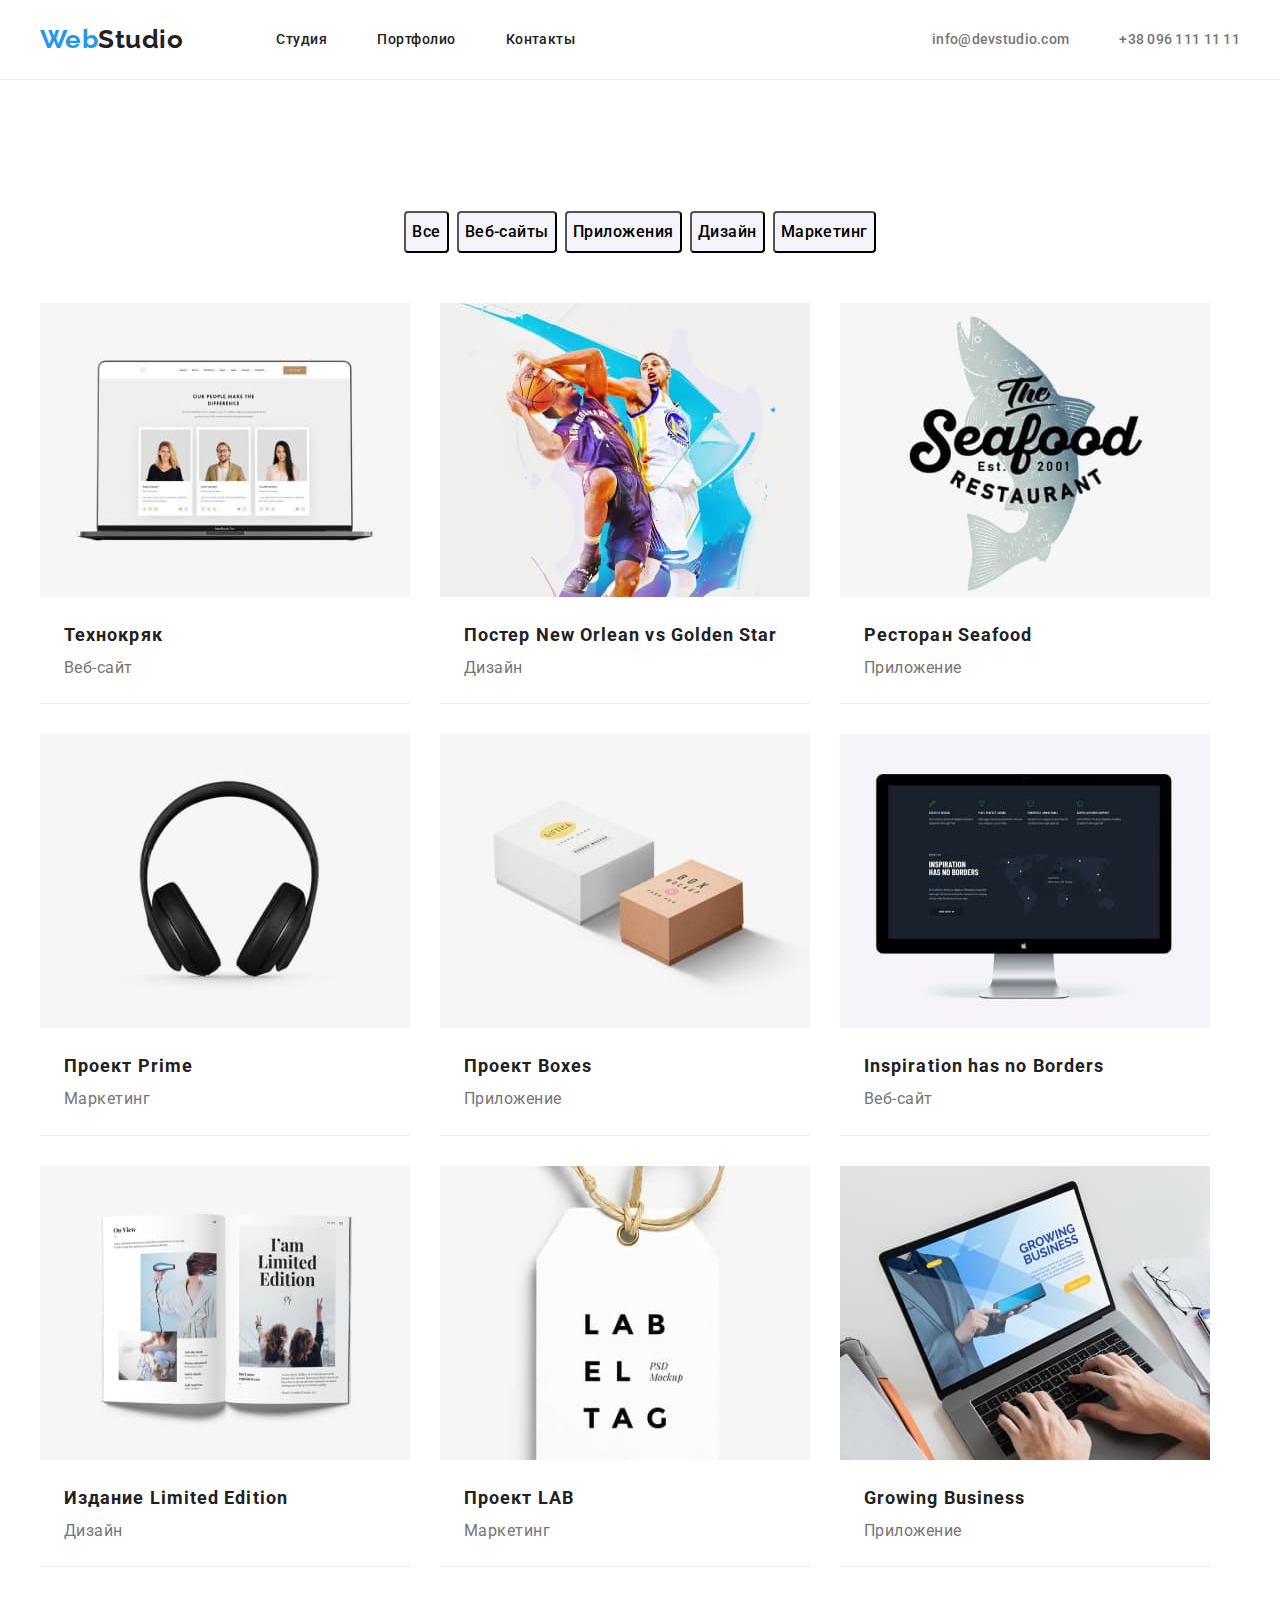
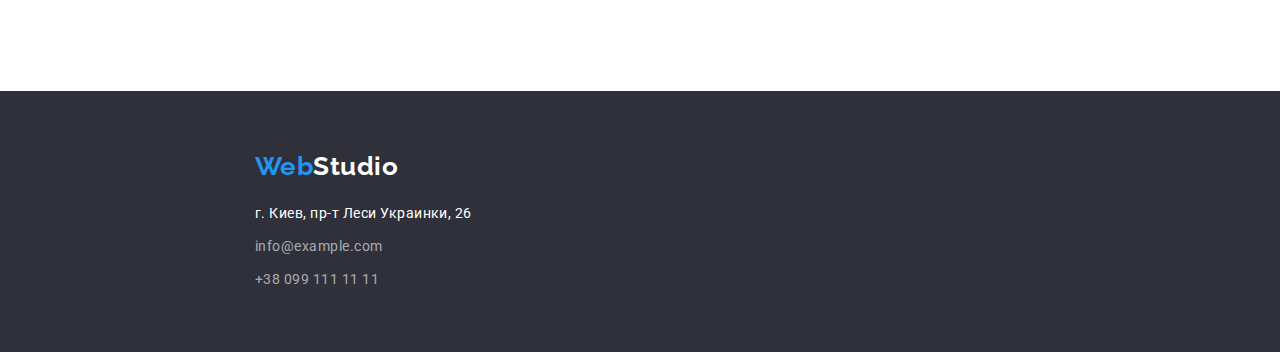
==== commit 6655d722: "fixed css" ====
--- a/portfolio.html
+++ b/portfolio.html
@@ -23,7 +23,7 @@
   <body>
     <!--NAVIGATION-->
     <header class="header-menu">
-      <div class="container">
+      <div class="container div-nav">
         <nav class="navbar">
           <a
             href="#"
--- a/css/styles.css
+++ b/css/styles.css
@@ -309,6 +309,10 @@
   width: 1200px;
   margin-left: auto;
   margin-right: auto;
+}
+
+.div-nav {
+  display: flex;
 }
 
 .section {
@@ -600,10 +604,6 @@
   padding-top: 60px;
   padding-bottom: 60px;
 }
-.footer-info .logo-ws {
-  color: var(--primary-white-color);
-  margin-left: 0;
-}
 
 .connect-us {
   color: var(--secondary-color);
@@ -644,3 +644,8 @@
   margin-top: 20px;
   font-style: normal;
 }
+
+.footer-info .logo-ws {
+  color: var(--primary-white-color);
+  margin-left: 215px;
+}
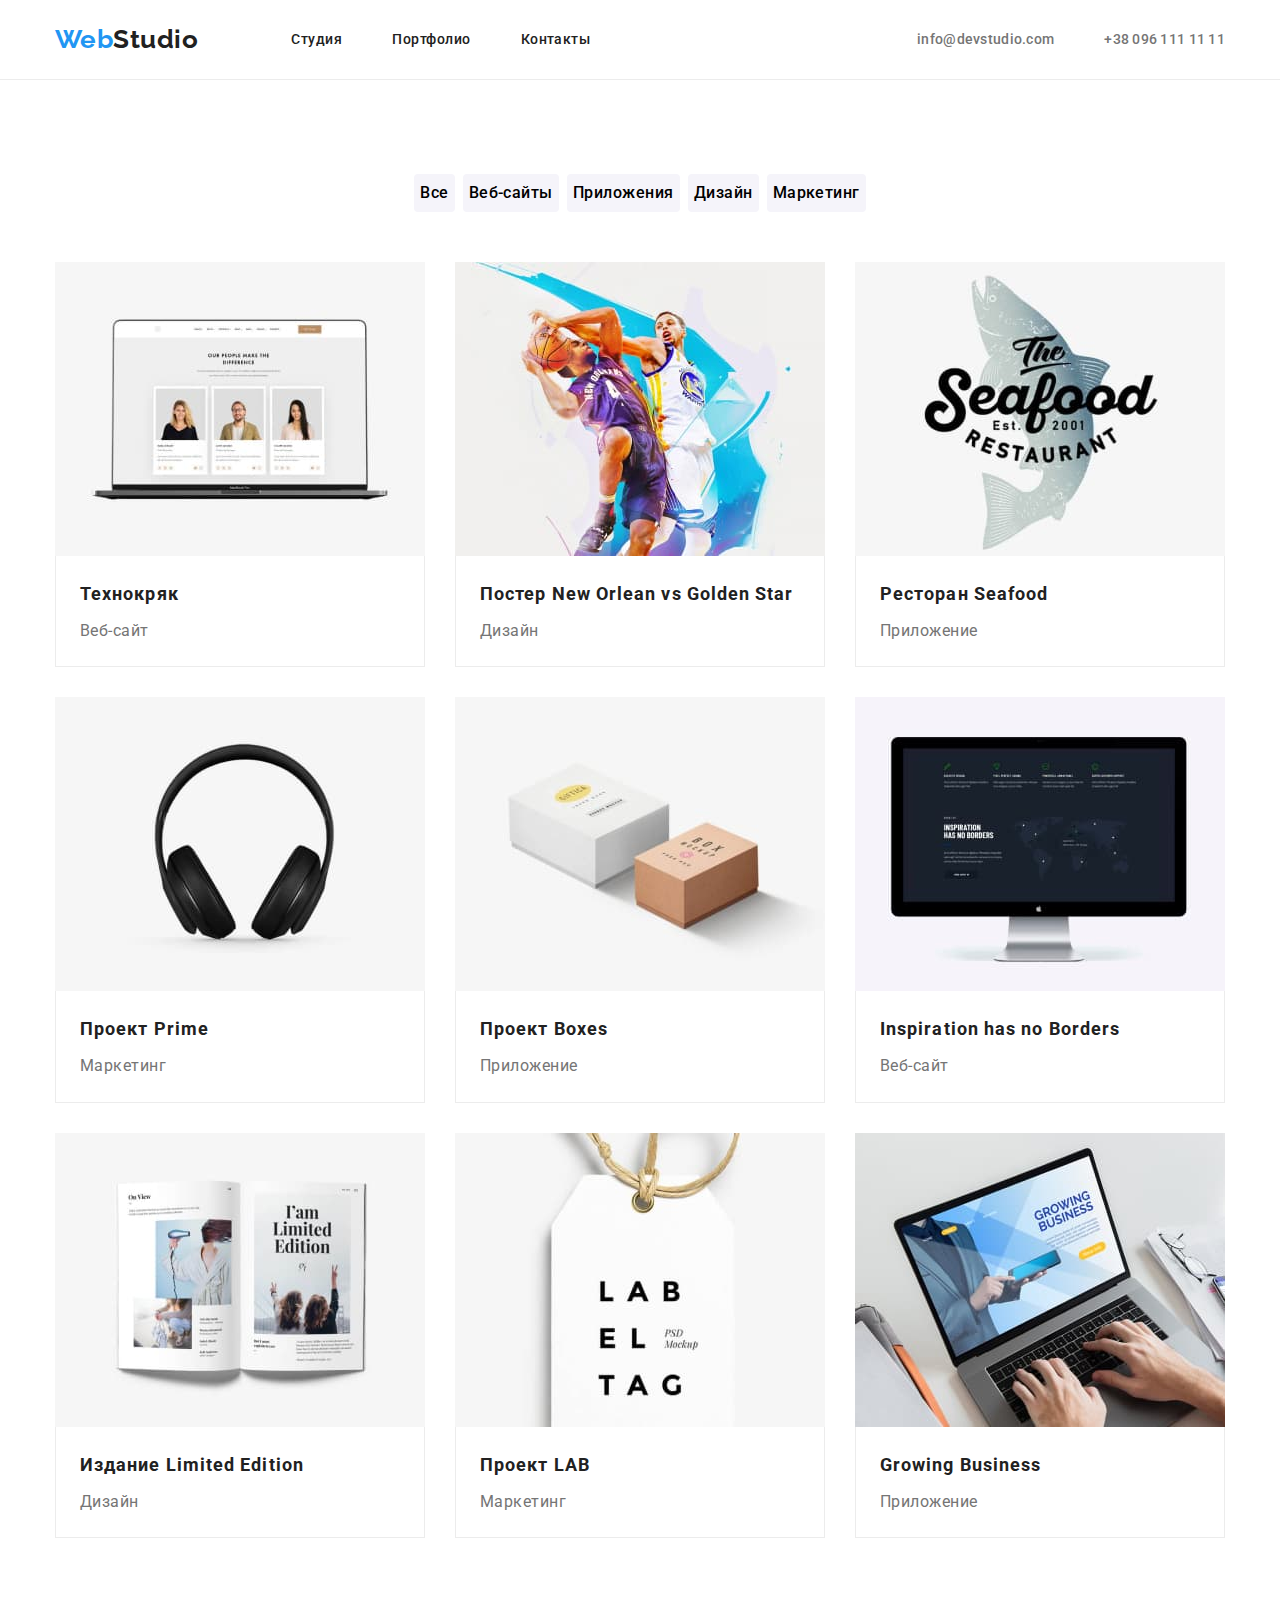
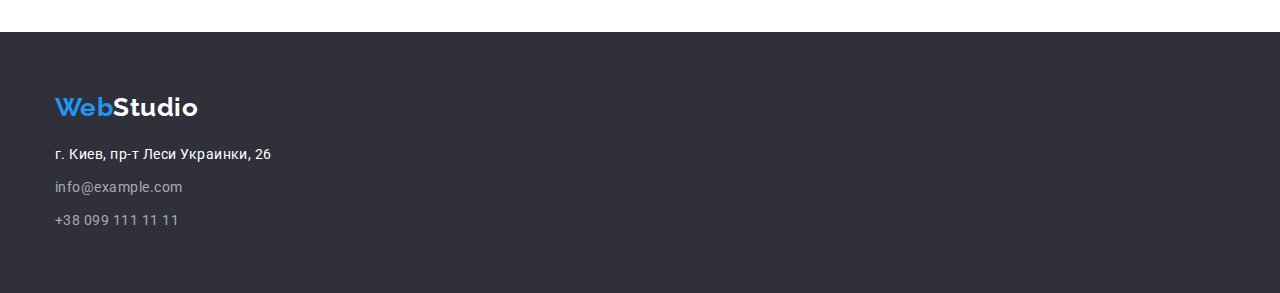
==== commit 88f2843c: "added styles" ====
--- a/portfolio.html
+++ b/portfolio.html
@@ -34,21 +34,21 @@
           >
 
           <ul class="sitenav">
-            <li class="element-li navigation">
+            <li class="navigation">
               <a
                 href="./index.html"
                 class="links nav-menu studio-ws"
                 >Студия</a
               >
             </li>
-            <li class="element-li navigation">
+            <li class="navigation">
               <a
                 href="./portfolio.html"
                 class="links nav-menu portfolio-ws"
                 >Портфолио</a
               >
             </li>
-            <li class="element-li navigation">
+            <li class="navigation">
               <a
                 href="#"
                 class="links nav-menu contacts-ws"
@@ -58,14 +58,14 @@
           </ul>
         </nav>
         <ul class="contactslinks-ul auth-nav">
-          <li class="element-li item">
+          <li class="item">
             <a
               href="mailto:info@devstudio.com"
               class="links nav-menu email-ws"
               >info@devstudio.com</a
             >
           </li>
-          <li class="element-li item">
+          <li class="item">
             <a
               href="tel:+380961111111"
               class="links nav-menu phonenum-ws"
@@ -79,12 +79,12 @@
     <main>
       <section class="section portfolio">
         <div class="container">
-          <h1 class="hidden-header">
+          <h1 class="visually-hidden">
             Наши работы
           </h1>
 
-          <ul class="portfolio-ul">
-            <li class="element-li">
+          <ul class="portfolio-list">
+            <li class="portfolio-item">
               <button
                 type="button"
                 class="button-p all"
@@ -92,7 +92,7 @@
                 Все
               </button>
             </li>
-            <li class="element-li">
+            <li class="portfolio-item">
               <button
                 type="button"
                 class="button-p web-sites"
@@ -100,7 +100,7 @@
                 Веб-сайты
               </button>
             </li>
-            <li class="element-li">
+            <li class="portfolio-item">
               <button
                 type="button"
                 class="button-p apps"
@@ -108,7 +108,7 @@
                 Приложения
               </button>
             </li>
-            <li class="element-li">
+            <li class="portfolio-item">
               <button
                 type="button"
                 class="button-p design"
@@ -116,7 +116,7 @@
                 Дизайн
               </button>
             </li>
-            <li class="element-li">
+            <li class="portfolio-item">
               <button
                 type="button"
                 class="button-p marketing"
@@ -127,149 +127,159 @@
           </ul>
 
           <ul class="portfolio-photos">
-            <li class="project element-li">
+            <li class="project project-item">
               <a href="" class="links"
                 ><img
                   src="images-portfolio/img1.jpg"
                   alt="technokryak"
                   width="370"
-              /></a>
-              <div class="about-projects">
-                <h2 class="nameof-projects">
-                  Технокряк
-                </h2>
-                <p class="typeof-project">
-                  Веб-сайт
-                </p>
-              </div>
-            </li>
-            <li class="project element-li">
-              <a href=""
+                />
+                <div class="about-projects">
+                  <h2 class="nameof-projects">
+                    Технокряк
+                  </h2>
+                  <p class="typeof-project">
+                    Веб-сайт
+                  </p>
+                </div></a
+              >
+            </li>
+            <li class="project project-item">
+              <a href="" class="links"
                 ><img
                   src="images-portfolio/img2.jpg"
                   alt="poster"
                   width="370"
-              /></a>
-              <div class="about-projects">
-                <h2 class="nameof-projects">
-                  Постер New Orlean vs Golden Star
-                </h2>
-                <p class="typeof-project">
-                  Дизайн
-                </p>
-              </div>
-            </li>
-            <li class="project element-li">
-              <a href=""
+                />
+                <div class="about-projects">
+                  <h2 class="nameof-projects">
+                    Постер New Orlean vs Golden
+                    Star
+                  </h2>
+                  <p class="typeof-project">
+                    Дизайн
+                  </p>
+                </div></a
+              >
+            </li>
+            <li class="project project-item">
+              <a href="" class="links"
                 ><img
                   src="images-portfolio/img3.jpg"
                   alt="seafood"
                   width="370"
-              /></a>
-              <div class="about-projects">
-                <h2 class="nameof-projects">
-                  Ресторан Seafood
-                </h2>
-                <p class="typeof-project">
-                  Приложение
-                </p>
-              </div>
-            </li>
-            <li class="project element-li">
-              <a href=""
+                />
+                <div class="about-projects">
+                  <h2 class="nameof-projects">
+                    Ресторан Seafood
+                  </h2>
+                  <p class="typeof-project">
+                    Приложение
+                  </p>
+                </div></a
+              >
+            </li>
+            <li class="project project-item">
+              <a href="" class="links"
                 ><img
                   src="images-portfolio/img4.jpg"
                   alt="prime"
                   width="370"
-              /></a>
-              <div class="about-projects">
-                <h2 class="nameof-projects">
-                  Проект Prime
-                </h2>
-                <p class="typeof-project">
-                  Маркетинг
-                </p>
-              </div>
-            </li>
-            <li class="project element-li">
-              <a href=""
+                />
+                <div class="about-projects">
+                  <h2 class="nameof-projects">
+                    Проект Prime
+                  </h2>
+                  <p class="typeof-project">
+                    Маркетинг
+                  </p>
+                </div></a
+              >
+            </li>
+            <li class="project project-item">
+              <a href="" class="links"
                 ><img
                   src="images-portfolio/img5.jpg"
                   alt="boxes"
                   width="370"
-              /></a>
-              <div class="about-projects">
-                <h2 class="nameof-projects">
-                  Проект Boxes
-                </h2>
-                <p class="typeof-project">
-                  Приложение
-                </p>
-              </div>
-            </li>
-            <li class="project element-li">
-              <a href=""
+                />
+                <div class="about-projects">
+                  <h2 class="nameof-projects">
+                    Проект Boxes
+                  </h2>
+                  <p class="typeof-project">
+                    Приложение
+                  </p>
+                </div></a
+              >
+            </li>
+            <li class="project project-item">
+              <a href="" class="links"
                 ><img
                   src="images-portfolio/img6.jpg"
                   alt="inspiration"
                   width="370"
-              /></a>
-              <div class="about-projects">
-                <h2 class="nameof-projects">
-                  Inspiration has no Borders
-                </h2>
-                <p class="typeof-project">
-                  Веб-сайт
-                </p>
-              </div>
-            </li>
-            <li class="project element-li">
-              <a href=""
+                />
+                <div class="about-projects">
+                  <h2 class="nameof-projects">
+                    Inspiration has no Borders
+                  </h2>
+                  <p class="typeof-project">
+                    Веб-сайт
+                  </p>
+                </div></a
+              >
+            </li>
+            <li class="project project-item">
+              <a href="" class="links"
                 ><img
                   src="images-portfolio/img7.jpg"
                   alt="limited edition"
                   width="370"
-              /></a>
-              <div class="about-projects">
-                <h2 class="nameof-projects">
-                  Издание Limited Edition
-                </h2>
-                <p class="typeof-project">
-                  Дизайн
-                </p>
-              </div>
-            </li>
-            <li class="project element-li">
-              <a href=""
+                />
+                <div class="about-projects">
+                  <h2 class="nameof-projects">
+                    Издание Limited Edition
+                  </h2>
+                  <p class="typeof-project">
+                    Дизайн
+                  </p>
+                </div></a
+              >
+            </li>
+            <li class="project project-item">
+              <a href="" class="links"
                 ><img
                   src="images-portfolio/img8.jpg"
                   alt="LAB"
                   width="370"
-              /></a>
-              <div class="about-projects">
-                <h2 class="nameof-projects">
-                  Проект LAB
-                </h2>
-                <p class="typeof-project">
-                  Маркетинг
-                </p>
-              </div>
-            </li>
-            <li class="project element-li">
-              <a href=""
+                />
+                <div class="about-projects">
+                  <h2 class="nameof-projects">
+                    Проект LAB
+                  </h2>
+                  <p class="typeof-project">
+                    Маркетинг
+                  </p>
+                </div></a
+              >
+            </li>
+            <li class="project project-item">
+              <a href="" class="links"
                 ><img
                   src="images-portfolio/img9.jpg"
                   alt="growing business"
                   width="370"
-              /></a>
-              <div class="about-projects">
-                <h2 class="nameof-projects">
-                  Growing Business
-                </h2>
-                <p class="typeof-project">
-                  Приложение
-                </p>
-              </div>
+                />
+                <div class="about-projects">
+                  <h2 class="nameof-projects">
+                    Growing Business
+                  </h2>
+                  <p class="typeof-project">
+                    Приложение
+                  </p>
+                </div></a
+              >
             </li>
           </ul>
         </div>
@@ -284,8 +294,8 @@
           >Studio</a
         >
         <address class="address-footer">
-          <ul class="footer-ul">
-            <li class="element-li">
+          <ul class="footer-list">
+            <li>
               <a
                 href="https://goo.gl/maps/YKN6UugqQtC8uNZw6"
                 target="_blank"
@@ -295,14 +305,14 @@
                 г. Киев, пр-т Леси Украинки, 26</a
               >
             </li>
-            <li class="element-li contacts">
+            <li class="contacts">
               <a
                 href="mailto:info@example.com"
                 class="links connect-us contacts-footer"
                 >info@example.com</a
               >
             </li>
-            <li class="element-li contacts">
+            <li class="contacts">
               <a
                 href="tel:+380991111111"
                 class="links connect-us contacts-footer"
--- a/css/styles.css
+++ b/css/styles.css
@@ -305,10 +305,16 @@
 p {
   margin: 0;
 }
+
+li {
+  list-style-type: none;
+}
+
 .container {
   width: 1200px;
   margin-left: auto;
   margin-right: auto;
+  padding: 0 15px;
 }
 
 .div-nav {
@@ -367,10 +373,6 @@
 .nav-menu:hover,
 .nav-menu:focus {
   color: var(--accent-color);
-}
-
-.element-li {
-  list-style-type: none;
 }
 
 .auth-nav {
@@ -432,20 +434,31 @@
   font-size: 16px;
   line-height: 1.9;
   letter-spacing: 0.06em;
-}
-.hidden-header {
-  visibility: hidden;
-}
-
-.main-contant .f-list {
-  display: flex;
-}
-
-.f-list .element-li {
+  border: transparent;
+  padding: 10px 32px;
+}
+.visually-hidden {
+  position: absolute;
+  width: 1px;
+  height: 1px;
+  margin: -1px;
+  border: 0;
+  padding: 0;
+  white-space: nowrap;
+  clip-path: inset(100%);
+  clip: rect(0 0 0 0);
+  overflow: hidden;
+}
+
+.feature-list {
+  display: flex;
+}
+
+.features-item {
   width: 270px;
   margin-right: 30px;
 }
-.f-list .element-li:last-child {
+.features-item:last-child {
   margin-right: 0;
 }
 
@@ -454,7 +467,7 @@
   font-size: 14px;
   line-height: 1.1;
   text-transform: uppercase;
-  margin: 10px;
+  margin-bottom: 10px;
 }
 
 .description-ofadv {
@@ -471,13 +484,18 @@
   text-align: center;
   margin-bottom: 50px;
 }
-.what-wedo .whatwe-do-photos {
-  display: flex;
-}
-.whatwe-do-photos .element-li {
+
+.what-wedo {
+  padding-top: 0px;
+}
+
+.whatwe-do-photos {
+  display: flex;
+}
+.whatwe-do-photos .our-job {
   margin-right: 30px;
 }
-.whatwe-do-photos .element-li:last-child {
+.whatwe-do-photos .our-job:last-child {
   margin-right: 0;
 }
 
@@ -498,15 +516,16 @@
   margin-bottom: 50px;
 }
 
-.ourmembers .ourteam-ph {
-  display: flex;
-}
-
-.ourteam-ph .element-li {
+.ourteam-ph {
+  display: flex;
+}
+
+.info-ofmember {
   margin-right: 30px;
-}
-
-.ourteam-ph .element-li:last-child {
+  text-align: center;
+}
+
+.info-ofmember:last-child {
   margin-right: 0;
 }
 
@@ -519,9 +538,10 @@
   font-size: 16px;
   line-height: 1.19;
   margin-bottom: 10px;
-}
-
-.element-li .profession-ofmember {
+  font-weight: 500;
+}
+
+.profession-ofmember {
   font-weight: 400;
   font-size: 16px;
   line-height: 1.2;
@@ -543,17 +563,18 @@
   letter-spacing: 0.03em;
   padding-top: 6px;
   padding-bottom: 6px;
-}
-.portfolio .portfolio-ul {
+  border: transparent;
+}
+.portfolio .portfolio-list {
   margin-bottom: 50px;
   justify-content: center;
 }
 
-.portfolio-ul .element-li {
+.portfolio-list .portfolio-item {
   margin-right: 8px;
 }
 
-.portfolio-ul .element-li:last-child {
+.portfolio-list .portfolio-item:last-child {
   margin-right: 0;
 }
 
@@ -568,23 +589,27 @@
   flex-wrap: wrap;
 }
 
-.portfolio-photos .element-li {
+.project-item {
   margin-right: 30px;
-  border-bottom: 1px solid #ececec;
   margin-bottom: 30px;
 }
-.portfolio-photos .element-li:nth-child(3n) {
+.project-item:nth-child(3n) {
   margin-right: 0;
 }
 
-.project .nameof-projects {
+.project-item:nth-child(n + 7) {
+  margin-bottom: 0px;
+}
+
+.nameof-projects {
   font-weight: 700;
   font-size: 18px;
   line-height: 2;
   letter-spacing: 0.06em;
-}
-
-.project .typeof-project {
+  margin-bottom: 4px;
+}
+
+.typeof-project {
   color: var(--secondary-color);
   font-weight: 400;
   font-size: 16px;
@@ -593,9 +618,12 @@
 
 .about-projects {
   padding: 20px 24px;
-}
-
-.portfolio .portfolio-ul {
+  border-right: 1px solid #ececec;
+  border-bottom: 1px solid #ececec;
+  border-left: 1px solid #ececec;
+}
+
+.portfolio-list {
   display: flex;
 }
 
@@ -631,12 +659,8 @@
 .our-address {
   color: var(--primary-white-color);
 }
-.footer-ul .element-li {
-  margin-top: 20px;
-  margin-left: 215px;
-}
-
-.footer-ul .contacts {
+
+.footer-list .contacts {
   margin-top: 9px;
 }
 
@@ -647,5 +671,4 @@
 
 .footer-info .logo-ws {
   color: var(--primary-white-color);
-  margin-left: 215px;
-}
+}
